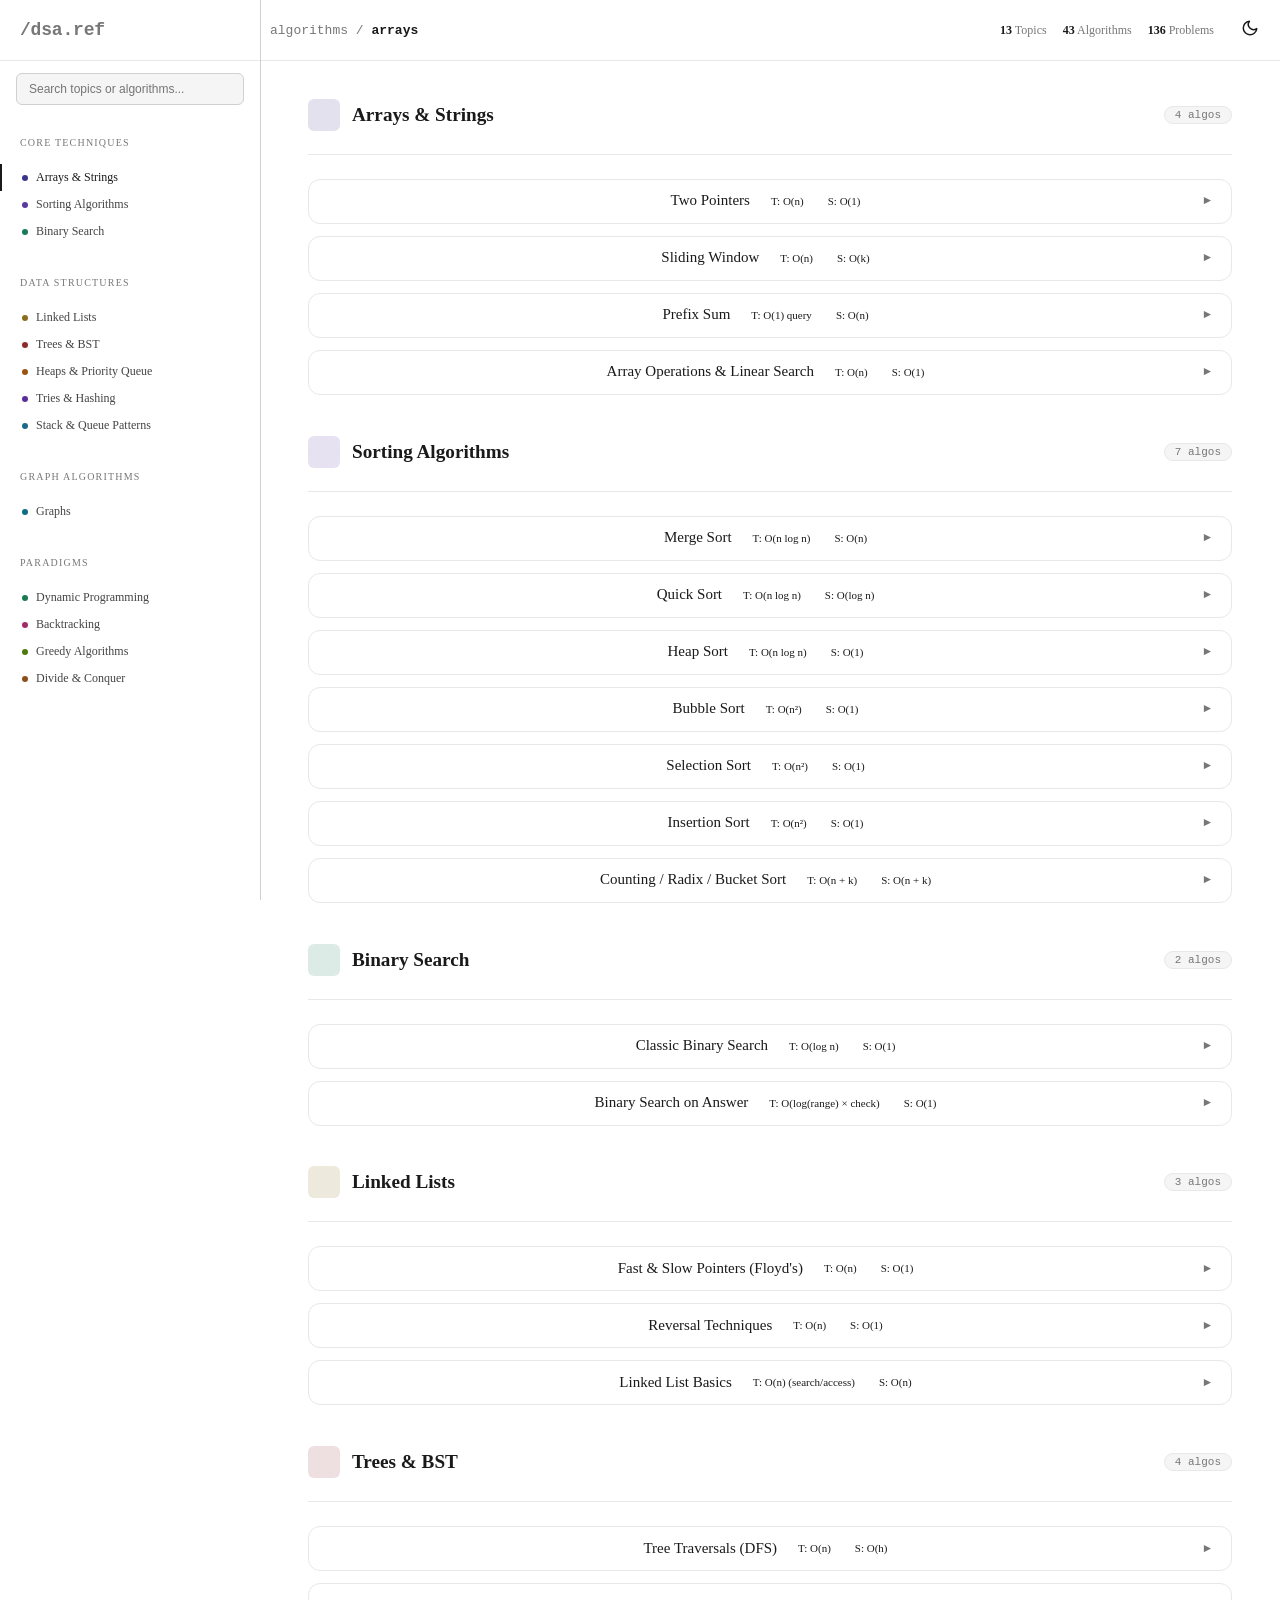
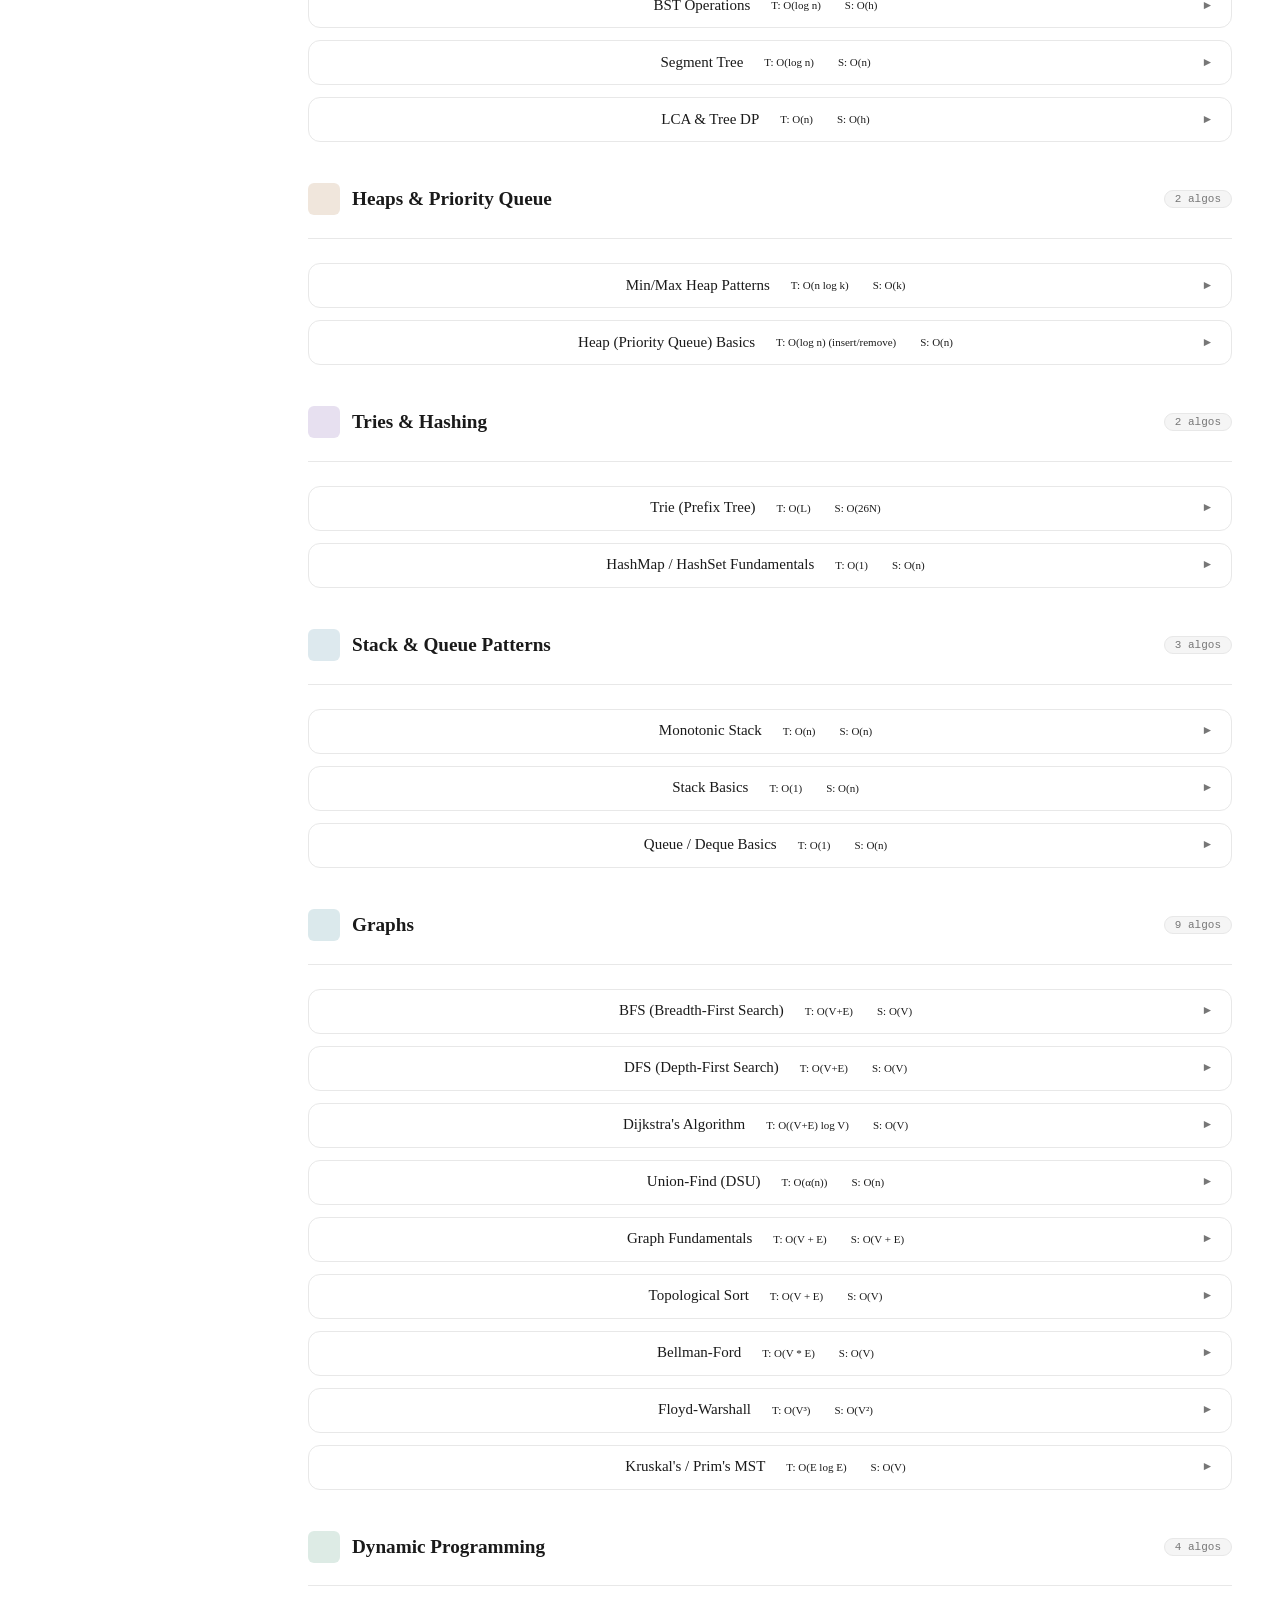
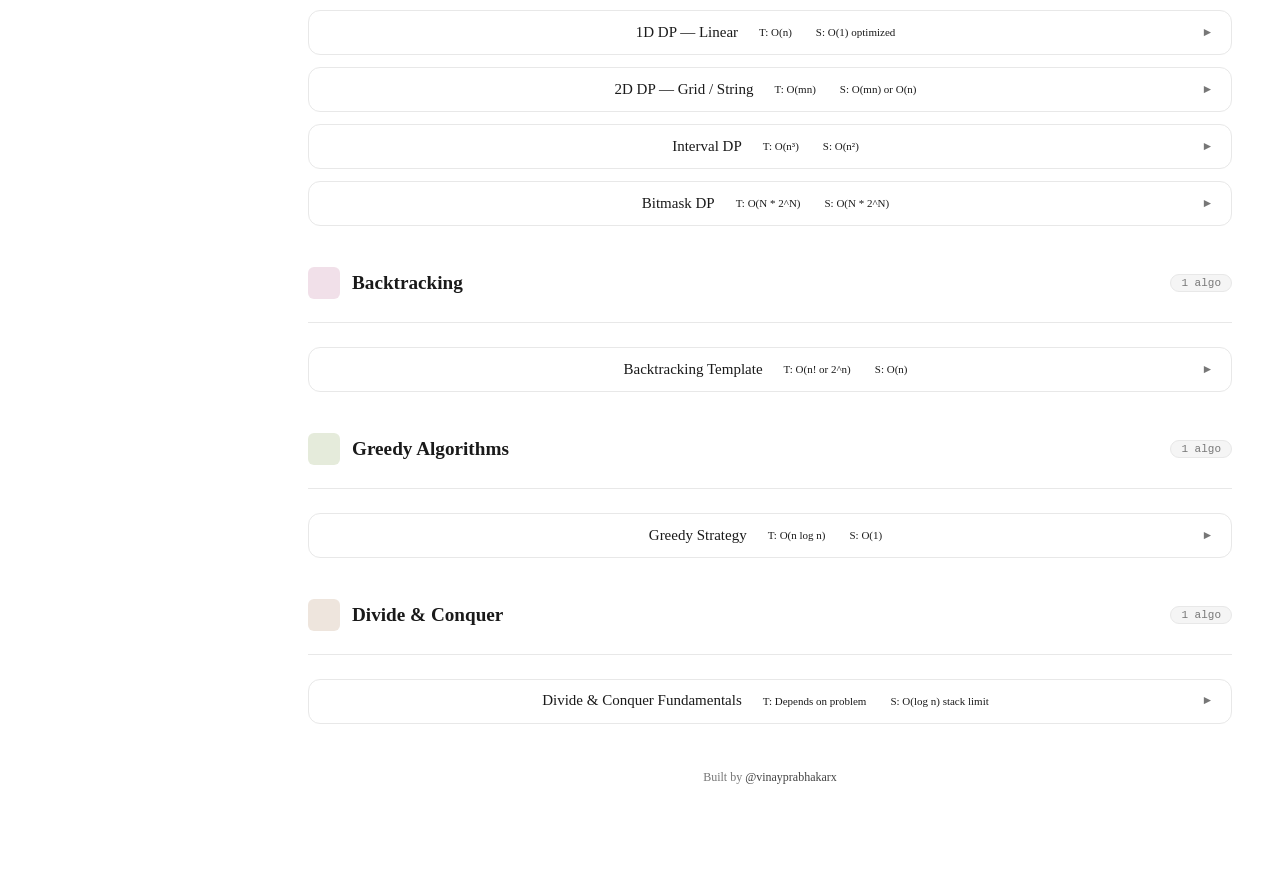
==== algorithms.html @ dfa7d292 "feat: add comprehensive DSA reference data and structured UI for algorithms and data structures" ====
<!DOCTYPE html>
<html lang="en">

<head>
  <meta charset="UTF-8" />
  <meta name="viewport" content="width=device-width, initial-scale=1.0" />
  <meta name="description"
    content="Complete DSA documentation with algorithms, time complexities, Java implementations, and curated LeetCode practice problems." />
  <title>Algorithms — Complete DSA Reference</title>
  <link rel="stylesheet" href="styles.css" />
  <script>
    /* Prevent flash of wrong theme on load */
    (function () {
      try {
        const savedTheme = localStorage.getItem('theme');
        if (savedTheme === 'dark' || (!savedTheme && window.matchMedia('(prefers-color-scheme: dark)').matches)) {
          document.documentElement.setAttribute('data-theme', 'dark');
        }
      } catch (e) { }
    })();
  </script>
</head>

<body class="algo-page">

  <!-- Sidebar Navigation -->
  <nav id="algo-sidebar" class="algo-sidebar" aria-label="Topic navigation">
    <div class="algo-sidebar-header">
      <a href="index.html" class="hero-logo" aria-label="Back to Home">/dsa.ref</a>
    </div>
    <search>
      <input id="algo-search" type="search" class="algo-search" placeholder="Search topics or algorithms..."
        aria-label="Search DSA topics" />
    </search>
    <div id="algo-nav-tree" role="navigation" aria-label="Topics"></div>
  </nav>

  <!-- Main Content -->
  <main id="algo-main" class="algo-main">
    <header class="algo-topbar" id="algo-topbar">
      <div class="algo-topbar-left">
        <button class="algo-menu-btn" type="button" onclick="toggleSidebar()"
          aria-label="Toggle sidebar menu">☰</button>
        <span class="algo-breadcrumb">algorithms / <strong id="algo-current-section">overview</strong></span>
      </div>
      <div class="algo-header-actions" style="gap: var(--space-3xl);">
        <div class="algo-stats" id="algo-stats-container"></div>
        <button class="algo-theme-toggle btn-interactive" id="theme-toggle" type="button" aria-label="Toggle theme">
          <span class="algo-icon-sun" aria-hidden="true"><svg width="18" height="18" viewBox="0 0 24 24" fill="none"
              stroke="currentColor" stroke-width="2" stroke-linecap="round" stroke-linejoin="round">
              <circle cx="12" cy="12" r="5" />
              <line x1="12" y1="1" x2="12" y2="3" />
              <line x1="12" y1="21" x2="12" y2="23" />
              <line x1="4.22" y1="4.22" x2="5.64" y2="5.64" />
              <line x1="18.36" y1="18.36" x2="19.78" y2="19.78" />
              <line x1="1" y1="12" x2="3" y2="12" />
              <line x1="21" y1="12" x2="23" y2="12" />
              <line x1="4.22" y1="19.78" x2="5.64" y2="18.36" />
              <line x1="18.36" y1="5.64" x2="19.78" y2="4.22" />
            </svg></span>
          <span class="algo-icon-moon" aria-hidden="true"><svg width="18" height="18" viewBox="0 0 24 24" fill="none"
              stroke="currentColor" stroke-width="2" stroke-linecap="round" stroke-linejoin="round">
              <path d="M21 12.79A9 9 0 1 1 11.21 3 7 7 0 0 0 21 12.79z" />
            </svg></span>
        </button>
      </div>
    </header>

    <div class="algo-content">
      <!-- Topics injected by JS -->
      <div id="algo-topics-container"></div>

      <footer class="algo-footer">
        Built by <a href="https://vinayprabhakar.dev" target="_blank" rel="noopener noreferrer">@vinayprabhakarx</a>
      </footer>
    </div>
  </main>

  <button id="algo-scrolltop" class="algo-scrolltop" type="button" onclick="window.scrollTo({top:0,behavior:'smooth'})"
    aria-label="Scroll to top">↑</button>

  <!-- Templates -->
  <template id="algo-nav-group-template">
    <div class="algo-nav-group">
      <h3 class="algo-nav-label"></h3>
    </div>
  </template>

  <template id="algo-nav-item-template">
    <a class="algo-nav-item" href="">
      <span class="algo-nav-dot"></span><span class="nav-title"></span>
    </a>
  </template>

  <template id="algo-topic-template">
    <section class="algo-topic">
      <header class="algo-topic-head">
        <span class="algo-topic-icon" aria-hidden="true"></span>
        <h2 class="algo-topic-title"></h2>
        <span class="algo-topic-count"></span>
      </header>
    </section>
  </template>

  <template id="algo-card-template">
    <article class="algo-card">
      <header class="algo-card-head btn-interactive" role="button" tabindex="0" aria-expanded="false">
        <h3 class="algo-card-name"></h3>
        <div class="algo-card-badges">
          <span class="algo-card-badge algo-badge-sort algo-badge-time"></span>
          <span class="algo-card-badge algo-badge-ds algo-badge-space"></span>
        </div>
        <span class="algo-chevron" aria-hidden="true">&#9658;</span>
      </header>
      <div class="algo-card-body">
        <div class="algo-card-inner">
          <h4 class="algo-section-label">Description</h4>
          <p class="algo-desc"></p>

          <h4 class="algo-section-label">Best Approach</h4>
          <ol class="algo-steps"></ol>

          <h4 class="algo-section-label">Time &amp; Space Complexity</h4>
          <table class="algo-complexity">
            <thead>
              <tr>
                <th>Case</th>
                <th>Time</th>
                <th>Space</th>
              </tr>
            </thead>
            <tbody>
              <tr>
                <td>Best</td>
                <td class="algo-tc-best"></td>
                <td class="algo-tc-space" rowspan="3"></td>
              </tr>
              <tr>
                <td>Average</td>
                <td class="algo-tc-avg"></td>
              </tr>
              <tr>
                <td>Worst</td>
                <td class="algo-tc-worst"></td>
              </tr>
            </tbody>
          </table>

          <h4 class="algo-section-label">Java Implementation</h4>
          <div class="algo-code-wrapper">
            <div class="algo-code-head">
              <span class="algo-code-lang">Java</span>
              <button class="algo-code-copy algo-btn-interactive" type="button" onclick="copyCode(this)">Copy</button>
            </div>
            <div class="algo-code-scroll">
              <pre class="algo-code-block"></pre>
            </div>
          </div>

          <h4 class="algo-section-label">Pro Tip</h4>
          <p class="algo-tip"></p>

          <h4 class="algo-section-label">Practice Problems (<span class="algo-prob-count"></span>)</h4>
          <ul class="algo-questions"></ul>
        </div>
      </div>
    </article>
  </template>

  <template id="algo-question-template">
    <li class="algo-question btn-interactive">
      <span class="algo-diff"></span>
      <span class="algo-qname"></span>
      <span class="algo-tag"></span>
    </li>
  </template>

  <script src="script.js"></script>
</body>

</html>
---- styles.css ----
:root {
  /* ── Colors ── */
  --color-text-primary: #1a1a1a;
  --color-text-secondary: #444;
  --color-text-tertiary: #777;
  --color-background-primary: #fff;
  --color-background-secondary: #f5f5f5;
  --color-border-primary: #333;
  --color-border-secondary: #d0d0d0;
  --color-border-tertiary: #e8e8e8;

  /* ── Badge colors ── */
  --badge-ds-bg: #eeedfe;
  --badge-ds-fg: #3c3489;
  --badge-graph-bg: #faece7;
  --badge-graph-fg: #712b13;
  --badge-dp-bg: #faeeda;
  --badge-dp-fg: #633806;
  --badge-tree-bg: #eaf3de;
  --badge-tree-fg: #27500a;
  --badge-sort-bg: #e6f1fb;
  --badge-sort-fg: #0c447c;

  /* ── Typography ── */
  --font-mono: 'SF Mono', 'Consolas', monospace;
  --font-size-xs: 11px;
  --font-size-sm: 12px;
  --font-size-md: 13px;
  --font-size-base: 14px;
  --font-size-lg: 15px;
  --font-weight-normal: 400;
  --font-weight-medium: 500;

  /* ── Spacing ── */
  --space-xs: 4px;
  --space-sm: 6px;
  --space-md: 8px;
  --space-lg: 10px;
  --space-xl: 12px;
  --space-2xl: 14px;
  --space-3xl: 16px;
  --space-4xl: 1rem;
  --space-5xl: 1.5rem;
  --space-6xl: 1.8rem;
  --space-7xl: 2rem;

  /* ── Border radius ── */
  --radius-sm: 6px;
  --radius-md: 8px;
  --radius-lg: 12px;
  --radius-pill: 20px;

  /* ── Transitions ── */
  --transition-fast: 0.12s;
  --transition-normal: 0.15s;
  --transition-slow: 0.2s;

  /* ── Layout ── */
  --grid-min-col: 290px;
  --grid-gap: var(--space-xl);
  --card-padding: var(--space-4xl) 1.1rem;
  --line-height: 1.6;

  /* ── System Preferences ── */
  color-scheme: light dark;
}

/* ── Dark mode (data-theme) ── */
:root[data-theme="dark"] {
  /* ── Base colors ── */
  --color-text-primary: #e8e8e8;
  --color-text-secondary: #b8b8b8;
  --color-text-tertiary: #8a8a8a;
  --color-background-primary: #1a1a1a;
  --color-background-secondary: #232323;
  --color-border-primary: #555;
  --color-border-secondary: #3c3c3c;
  --color-border-tertiary: #2d2d2d;

  /* ── Badges ── */
  --badge-ds-bg: #2a2854;
  --badge-ds-fg: #b8b3f0;
  --badge-graph-bg: #40261d;
  --badge-graph-fg: #f0a88a;
  --badge-dp-bg: #403114;
  --badge-dp-fg: #edc478;
  --badge-tree-bg: #213810;
  --badge-tree-fg: #a8d47a;
  --badge-sort-bg: #163252;
  --badge-sort-fg: #7ab8e8;
}

/* ── Reset (scoped) ── */
html,
body {
  background-color: var(--color-background-primary);
  color: var(--color-text-primary);
}

/* ── Hero Page ── */

.hero-page {
  min-height: 100vh;
  background: var(--color-background-primary);
}

.hero-shell {
  max-width: 560px;
  margin: 0 auto;
  padding: 24px 28px;
  min-height: 100vh;
  display: flex;
  flex-direction: column;
}

.hero-topbar {
  display: flex;
  align-items: center;
  justify-content: space-between;
}

.hero-logo {
  font-size: 18px;
  font-weight: 600;
  color: var(--color-text-tertiary);
  letter-spacing: -0.01em;
  font-family: var(--font-mono);
  text-decoration: none;
  transition: color 0.15s;
  cursor: pointer;
}

.hero-logo:hover {
  color: var(--color-text-primary);
}

.hero-center {
  flex: 1;
  display: flex;
  flex-direction: column;
  justify-content: center;
  padding: 80px 0 60px;
}

.hero-eyebrow {
  font-size: 11px;
  font-weight: 500;
  text-transform: uppercase;
  letter-spacing: 0.1em;
  color: var(--color-text-tertiary);
  margin-bottom: 16px;
}

.hero-heading {
  font-size: clamp(2.2rem, 6vw, 3.2rem);
  font-weight: 700;
  letter-spacing: -0.04em;
  line-height: 1.05;
  color: var(--color-text-primary);
  margin-bottom: 14px;
}

.hero-desc {
  font-size: 14.5px;
  line-height: 1.65;
  color: var(--color-text-secondary);
  margin-bottom: 44px;
  max-width: 420px;
}

/* ── Hero Navigation links ── */
.hero-nav {
  display: flex;
  flex-direction: column;
  gap: 1px;
  background: var(--color-border-tertiary);
  border: 1px solid var(--color-border-secondary);
  border-radius: 12px;
  overflow: hidden;
}

.hero-link {
  display: grid;
  grid-template-columns: 1fr auto;
  grid-template-rows: auto auto;
  gap: 4px 20px;
  padding: 20px 24px;
  background: var(--color-background-primary);
  text-decoration: none;
  color: inherit;
  transition: background 0.15s;
}

.hero-link:hover {
  background: var(--color-background-secondary);
}

.hero-link-title {
  font-size: 15px;
  font-weight: 600;
  color: var(--color-text-primary);
  grid-column: 1;
  grid-row: 1;
}

.hero-link-meta {
  font-size: 12.5px;
  color: var(--color-text-tertiary);
  grid-column: 1;
  grid-row: 2;
}

.hero-link-arrow {
  grid-column: 2;
  grid-row: 1 / -1;
  align-self: center;
  font-size: 18px;
  color: var(--color-text-tertiary);
  transition: transform 0.2s, color 0.2s;
}

.hero-link:hover .hero-link-arrow {
  transform: translateX(4px);
  color: var(--color-text-primary);
}

/* ── Hero Footer ── */
.hero-foot {
  padding: 24px 0;
  text-align: center;
  font-size: 12px;
  color: var(--color-text-tertiary);
}

.hero-foot a {
  color: var(--color-text-tertiary);
  text-decoration: none;
  transition: color 0.15s;
}

.hero-foot a:hover {
  color: var(--color-text-secondary);
}

/* ── Hero responsive ── */
@media (max-width: 640px) {
  .hero-shell {
    padding: 20px 20px;
  }

  .hero-center {
    padding: 60px 0 40px;
  }

  .hero-link {
    padding: 16px 18px;
  }
}

/* ── Utilities ── */
.btn-interactive {
  cursor: pointer;
  touch-action: manipulation;
  transition: background var(--transition-normal), color var(--transition-normal), border-color var(--transition-normal);
}

.btn-interactive:hover {
  background: var(--color-background-secondary);
}

.btn-interactive:active {
  opacity: 0.7;
}

.btn-interactive:focus-visible {
  outline: 2px solid var(--color-border-primary);
  outline-offset: 2px;
}

.wrap,
.wrap * {
  box-sizing: border-box;
  margin: 0;
  padding: 0;
  -webkit-tap-highlight-color: transparent;
}

.ds-wrap {
  padding: 76px var(--space-4xl) var(--space-4xl);
  scroll-behavior: smooth;
}

/* ── App Header ── */
.ds-header {
  position: fixed;
  top: 0;
  left: 0;
  right: 0;
  z-index: 50;
  background: var(--color-background-primary);
  border-bottom: 0.5px solid var(--color-border-tertiary);
  display: flex;
  justify-content: space-between;
  align-items: center;
  height: 60px;
  padding: 0 var(--space-4xl);
}

.ds-app-title {
  font-size: 1.5rem;
  font-weight: 600;
  color: var(--color-text-primary);
}


/* ── Header Actions ── */
.ds-header-actions,
.algo-header-actions {
  display: flex;
  align-items: center;
  gap: var(--space-md);
}

.ds-nav-link,
.algo-nav-link {
  font-size: var(--font-size-sm);
  font-weight: var(--font-weight-medium);
  color: var(--color-text-secondary);
  text-decoration: none;
  padding: var(--space-sm) var(--space-xl);
  border: 0.5px solid var(--color-border-secondary);
  border-radius: var(--radius-pill);
}

.ds-nav-link:hover,
.algo-nav-link:hover {
  color: var(--color-text-primary);
  border-color: var(--color-border-primary);
}

/* ── Theme Toggle ── */
.hero-theme-toggle,
.ds-theme-toggle,
.algo-theme-toggle {
  background: transparent;
  border: none;
  font-size: 1.25rem;
  padding: var(--space-sm);
  border-radius: var(--radius-md);
  color: var(--color-text-primary);
  display: flex;
  align-items: center;
  justify-content: center;
  min-height: 40px;
  min-width: 40px;
  -webkit-tap-highlight-color: transparent;
}

.hero-icon-sun,
.ds-icon-sun,
.algo-icon-sun {
  display: none;
}

.hero-icon-moon,
.ds-icon-moon,
.algo-icon-moon {
  display: block;
}

:root[data-theme="dark"] .hero-icon-sun,
:root[data-theme="dark"] .ds-icon-sun,
:root[data-theme="dark"] .algo-icon-sun {
  display: block;
}

:root[data-theme="dark"] .hero-icon-moon,
:root[data-theme="dark"] .ds-icon-moon,
:root[data-theme="dark"] .algo-icon-moon {
  display: none;
}

/* ── Tabs ── */
.ds-tabs {
  display: flex;
  gap: var(--space-md);
  flex-wrap: wrap;
  margin-bottom: var(--space-5xl);
}

.ds-tab {
  padding: var(--space-md) var(--space-3xl);
  min-height: 40px;
  border-radius: var(--radius-pill);
  border: 0.5px solid var(--color-border-secondary);
  background: transparent;
  font-size: var(--font-size-md);
  font-weight: var(--font-weight-medium);
  color: var(--color-text-secondary);
}

.ds-tab.ds-active {
  background: var(--color-text-primary);
  color: var(--color-background-primary);
  border-color: var(--color-text-primary);
}

/* ── Search ── */
.ds-wrap search {
  display: block;
  margin-bottom: var(--space-6xl);
}

.ds-search-input {
  width: 100%;
  padding: var(--space-lg) var(--space-2xl);
  min-height: 40px;
  border: 0.5px solid var(--color-border-secondary);
  border-radius: var(--radius-md);
  font-size: 16px;
  /* prevents iOS zoom on focus */
  background: var(--color-background-primary);
  color: var(--color-text-primary);
  transition: border-color var(--transition-normal);
}

.ds-search-input:focus {
  outline: none;
  border-color: var(--color-border-primary);
}

/* ── Grid ── */
.ds-grid {
  display: grid;
  grid-template-columns: repeat(auto-fill, minmax(var(--grid-min-col), 1fr));
  gap: var(--grid-gap);
  align-items: start;
}

/* ── Card ── */
.ds-card {
  background: var(--color-background-primary);
  border: 0.5px solid var(--color-border-tertiary);
  border-radius: var(--radius-lg);
  padding: 0;
  /* padding moved to children for compact collapsed state */
  cursor: pointer;
  touch-action: manipulation;
  transition: border-color var(--transition-normal);
  overflow: hidden;
}

.ds-card:active {
  opacity: 0.85;
}

.ds-card:hover {
  border-color: var(--color-border-primary);
}

.ds-card:focus-visible {
  outline: 2px solid var(--color-border-primary);
  outline-offset: 2px;
}

.ds-card.ds-open {
  border-color: var(--color-border-primary);
  grid-column: 1 / -1;
}

.ds-card-head {
  display: flex;
  justify-content: center;
  align-items: center;
  gap: var(--space-lg);
  padding: var(--space-xl) 1.1rem;
  position: relative;
}

/* ── Badges ── */
.ds-badge {
  font-size: var(--font-size-xs);
  font-weight: var(--font-weight-medium);
  padding: 3px 9px;
  border-radius: var(--radius-pill);
  white-space: nowrap;
}

.badge-ds {
  background: var(--badge-ds-bg);
  color: var(--badge-ds-fg);
}

.badge-graph {
  background: var(--badge-graph-bg);
  color: var(--badge-graph-fg);
}

.badge-dp {
  background: var(--badge-dp-bg);
  color: var(--badge-dp-fg);
}

.badge-tree {
  background: var(--badge-tree-bg);
  color: var(--badge-tree-fg);
}

.badge-sort {
  background: var(--badge-sort-bg);
  color: var(--badge-sort-fg);
}

.ds-card-title {
  font-size: var(--font-size-base);
  font-weight: var(--font-weight-medium);
  color: var(--color-text-primary);
  flex: 1;
  margin: 0;
}

.ds-chevron,
.algo-chevron {
  font-size: var(--font-size-sm);
  color: var(--color-text-tertiary);
  transition: transform var(--transition-slow);
}

.ds-card.ds-open .ds-chevron {
  transform: rotate(90deg);
}

.ds-card-body {
  display: grid;
  grid-template-rows: 0fr;
  opacity: 0;
  visibility: hidden;
  margin-top: 0;
  border-top: 0.5px solid transparent;
  transition: grid-template-rows 0.3s cubic-bezier(0.4, 0, 0.2, 1),
    margin-top 0.3s cubic-bezier(0.4, 0, 0.2, 1),
    border-color 0.3s cubic-bezier(0.4, 0, 0.2, 1),
    opacity 0.2s ease-out,
    visibility 0.3s;
}

.ds-card.ds-open .ds-card-body {
  grid-template-rows: 1fr;
  opacity: 1;
  visibility: visible;
  margin-top: var(--space-xl);
  border-top-color: var(--color-border-tertiary);
}

.ds-card-inner {
  overflow: hidden;
  min-height: 0;
  padding-top: var(--space-xl);
}

.ds-card-inner {
  padding: 0 1.1rem 1.1rem;
  /* left/right/bottom padding for the body content */
}

.ds-section-label,
.algo-section-label {
  font-size: var(--font-size-xs);
  font-weight: var(--font-weight-medium);
  color: var(--color-text-tertiary);
  text-transform: uppercase;
  letter-spacing: 0.06em;
  margin: var(--space-lg) 0 var(--space-xs);
}

.ds-desc,
.algo-desc {
  font-size: var(--font-size-md);
  color: var(--color-text-secondary);
  line-height: var(--line-height);
}

/* ── Operations (<dl>) ── */
.ds-ops {
  display: grid;
  grid-template-columns: 1fr 1fr;
  gap: var(--space-xs);
  margin-top: var(--space-xs);
}

.ds-op-item {
  display: flex;
  justify-content: space-between;
  padding: var(--space-xs) var(--space-md);
  font-size: var(--font-size-sm);
  background: var(--color-background-secondary);
  border-radius: var(--radius-sm);
}

.ds-op-name {
  color: var(--color-text-secondary);
}

.algo-tc-best,
.algo-tc-avg,
.algo-tc-worst {
  font-weight: var(--font-weight-medium);
}

.algo-tc-space {
  vertical-align: middle;
}

.ds-op-tc {
  font-weight: var(--font-weight-medium);
  font-size: var(--font-size-xs);
  font-family: var(--font-mono);
  color: var(--color-text-primary);
}

/* ── Use-case tags (<ul>/<li>) ── */
.ds-uses-grid {
  display: grid;
  grid-template-columns: 1fr 1fr;
  gap: var(--space-xs);
  margin-top: var(--space-xs);
  list-style: none;
}

.ds-use-tag {
  font-size: var(--font-size-xs);
  padding: var(--space-sm) var(--space-md);
  min-height: 32px;
  display: flex;
  align-items: center;
  background: var(--color-background-secondary);
  border-radius: var(--radius-sm);
  color: var(--color-text-secondary);
  line-height: 1.4;
  cursor: pointer;
  touch-action: manipulation;
  border: 0.5px solid transparent;
  transition: border-color var(--transition-fast),
    color var(--transition-fast);
}

.ds-use-tag:hover {
  border-color: var(--color-border-secondary);
  color: var(--color-text-primary);
}

.ds-use-tag:active {
  opacity: 0.7;
}

.ds-use-tag:focus-visible {
  outline: 2px solid var(--color-border-primary);
  outline-offset: 1px;
}

/* ── Ask button ── */
.ds-practice-btn {
  margin-top: var(--space-xl);
  padding: var(--space-md) var(--space-2xl);
  min-height: 40px;
  border: 0.5px solid var(--color-border-secondary);
  border-radius: var(--radius-md);
  background: transparent;
  font-size: var(--font-size-sm);
  color: var(--color-text-secondary);
}

/* ── Empty state ── */
.ds-empty-msg {
  text-align: center;
  padding: var(--space-7xl);
  color: var(--color-text-tertiary);
  font-size: var(--font-size-base);
  grid-column: 1 / -1;
}

/* ── Footer ── */
.ds-footer,
.algo-footer {
  text-align: center;
  margin-top: var(--space-5xl);
  padding-top: var(--space-3xl);
  font-size: var(--font-size-sm);
  color: var(--color-text-tertiary);
}

.ds-footer a,
.algo-footer a {
  color: var(--color-text-secondary);
  text-decoration: none;
  font-weight: var(--font-weight-medium);
  transition: color var(--transition-fast);
}

.ds-footer a:hover,
.algo-footer a:hover {
  text-decoration: underline;
  color: var(--color-text-primary);
}

/* ── Mobile responsive ── */
@media (max-width: 640px) {
  :root {
    --grid-min-col: 100%;
  }

  .ds-wrap {
    padding: 76px var(--space-3xl) var(--space-4xl);
  }

  .ds-tab {
    padding: var(--space-md) var(--space-2xl);
    font-size: var(--font-size-base);
  }

  .ds-ops {
    grid-template-columns: 1fr;
  }

  .ds-uses-grid {
    grid-template-columns: 1fr;
  }
}

/* ── Docs page layout ── */
.algo-page {
  display: flex;
  min-height: 100vh;
}

/* ── Sidebar ── */
.algo-sidebar {
  --sidebar-w: 260px;
  width: var(--sidebar-w);
  min-height: 100vh;
  background: var(--color-background-primary);
  border-right: 0.5px solid var(--color-border-secondary);
  position: fixed;
  top: 0;
  left: 0;
  overflow-y: auto;
  z-index: 100;
  display: flex;
  flex-direction: column;
}

.algo-sidebar-header {
  height: 60px;
  display: flex;
  align-items: center;
  padding: 0 20px;
  border-bottom: 0.5px solid var(--color-border-tertiary);
  position: sticky;
  top: 0;
  background: var(--color-background-primary);
  z-index: 10;
}

.algo-sidebar-title {
  font-size: 1.1rem;
  font-weight: 600;
  color: var(--color-text-primary);
  margin: var(--space-md) 0 2px;
}

.algo-sidebar-subtitle {
  font-size: var(--font-size-xs);
  color: var(--color-text-tertiary);
  font-family: var(--font-mono);
}

.back-link {
  font-size: var(--font-size-sm);
  font-weight: var(--font-weight-medium);
  color: var(--color-text-tertiary);
  text-decoration: none;
  transition: color var(--transition-fast);
}

.back-link:hover {
  color: var(--color-text-primary);
}

.algo-search {
  width: calc(100% - 32px);
  margin: var(--space-xl) 16px var(--space-md);
  padding: var(--space-md) var(--space-xl);
  background: var(--color-background-secondary);
  border: 0.5px solid var(--color-border-secondary);
  border-radius: var(--radius-sm);
  font-size: var(--font-size-sm);
  color: var(--color-text-primary);
  outline: none;
  transition: border-color var(--transition-normal);
}

.algo-search:focus {
  border-color: var(--color-border-primary);
}

/* ── Nav tree ── */
.algo-nav-group {
  padding: var(--space-md) 0;
}

.algo-nav-label {
  font-size: 10px;
  font-weight: var(--font-weight-medium);
  letter-spacing: 0.12em;
  text-transform: uppercase;
  color: var(--color-text-tertiary);
  padding: var(--space-sm) 20px;
}

.algo-nav-item {
  display: flex;
  align-items: center;
  gap: var(--space-md);
  padding: var(--space-sm) 20px;
  font-size: var(--font-size-sm);
  cursor: pointer;
  color: var(--color-text-secondary);
  text-decoration: none;
  border-left: 2px solid transparent;
  transition: all var(--transition-fast);
}

.algo-nav-item:hover {
  color: var(--color-text-primary);
  background: var(--color-background-secondary);
}

.algo-nav-item.algo-active {
  color: var(--color-text-primary);
  border-left-color: var(--color-text-primary);
  font-weight: var(--font-weight-medium);
}

.algo-nav-dot {
  width: 6px;
  height: 6px;
  border-radius: 50%;
  flex-shrink: 0;
  background: var(--topic-accent-light, var(--color-text-tertiary));
}

:root[data-theme="dark"] .algo-nav-dot {
  background: var(--topic-accent-dark, var(--color-text-tertiary));
}

/* ── Main content ── */
.algo-main {
  margin-left: 260px;
  flex: 1;
  min-height: 100vh;
}

.algo-topbar {
  position: fixed;
  top: 0;
  left: 260px;
  right: 0;
  background: var(--color-background-primary);
  border-bottom: 0.5px solid var(--color-border-tertiary);
  height: 60px;
  padding: 0 var(--space-lg);
  z-index: 50;
  display: flex;
  align-items: center;
  justify-content: space-between;
}

.algo-topbar-left {
  display: flex;
  align-items: center;
  gap: var(--space-xl);
}

.algo-menu-btn {
  display: none;
  background: none;
  border: 0.5px solid var(--color-border-secondary);
  color: var(--color-text-primary);
  padding: var(--space-sm) var(--space-lg);
  border-radius: var(--radius-sm);
  cursor: pointer;
  font-size: 16px;
}

.algo-breadcrumb {
  font-size: var(--font-size-md);
  color: var(--color-text-tertiary);
  font-family: var(--font-mono);
}

.algo-breadcrumb strong {
  color: var(--color-text-primary);
}

.algo-stats {
  display: flex;
  align-items: center;
  gap: var(--space-3xl);
  font-size: var(--font-size-sm);
  color: var(--color-text-tertiary);
}

.algo-stats strong {
  color: var(--color-text-primary);
}

.algo-content {
  padding: 80px 40px 80px;
  max-width: 1000px;
}

/* ── Hero ── */
.algo-hero {
  margin-bottom: 48px;
  padding-bottom: 36px;
  border-bottom: 0.5px solid var(--color-border-tertiary);
}

.algo-hero-tag {
  font-size: var(--font-size-xs);
  font-family: var(--font-mono);
  letter-spacing: 0.1em;
  text-transform: uppercase;
  color: var(--color-text-tertiary);
  margin-bottom: var(--space-xl);
}

.algo-hero-title {
  font-size: clamp(28px, 5vw, 48px);
  font-weight: 600;
  line-height: 1.15;
  color: var(--color-text-primary);
  margin-bottom: var(--space-xl);
}

.algo-hero-desc {
  font-size: var(--font-size-base);
  color: var(--color-text-secondary);
  max-width: 540px;
  line-height: 1.65;
}

.algo-hero-stats {
  display: flex;
  gap: var(--space-3xl);
  margin-top: 24px;
  flex-wrap: wrap;
}

.algo-stat {
  background: var(--color-background-secondary);
  border: 0.5px solid var(--color-border-tertiary);
  border-radius: var(--radius-md);
  padding: var(--space-lg) var(--space-3xl);
  text-align: center;
}

.algo-stat-num {
  display: block;
  font-size: 1.3rem;
  font-weight: 600;
  color: var(--color-text-primary);
  font-family: var(--font-mono);
}

.algo-stat-label {
  font-size: var(--font-size-xs);
  color: var(--color-text-tertiary);
  text-transform: uppercase;
  letter-spacing: 0.06em;
}

/* ── Topic section ── */
.algo-topic {
  margin-bottom: 30px;
}

.algo-topic-head {
  display: flex;
  align-items: center;
  gap: var(--space-xl);
  margin-bottom: 24px;
  padding-bottom: var(--space-xl);
  border-bottom: 0.5px solid var(--color-border-tertiary);
}

.algo-topic-icon {
  width: 32px;
  height: 32px;
  border-radius: var(--radius-sm);
  flex-shrink: 0;
  background: var(--topic-accent-light, var(--color-text-tertiary));
  opacity: 0.15;
}

:root[data-theme="dark"] .algo-topic-icon {
  background: var(--topic-accent-dark, var(--color-text-tertiary));
}

.algo-topic-head h2 {
  font-size: 1.2rem;
  font-weight: 600;
  color: var(--color-text-primary);
  flex: 1;
}

.algo-topic-count {
  font-size: var(--font-size-xs);
  font-family: var(--font-mono);
  color: var(--color-text-tertiary);
  background: var(--color-background-secondary);
  border: 0.5px solid var(--color-border-tertiary);
  border-radius: var(--radius-pill);
  padding: 2px var(--space-lg);
}

/* ── Algo card ── */
.algo-card {
  background: var(--color-background-primary);
  border: 0.5px solid var(--color-border-tertiary);
  border-radius: var(--radius-lg);
  margin-bottom: var(--space-xl);
  overflow: hidden;
  transition: border-color var(--transition-normal);
}

.algo-card:hover {
  border-color: var(--color-border-secondary);
}

.algo-card-head {
  display: flex;
  justify-content: center;
  align-items: center;
  gap: var(--space-xl);
  padding: var(--space-xl) 1.1rem;
  /* increased padding to prevent "sticking" */
  cursor: pointer;
  user-select: none;
  position: relative;
}

.algo-card-name {
  font-size: var(--font-size-lg);
  font-weight: var(--font-weight-medium);
  color: var(--color-text-primary);
  flex: none;
  /* remove flex: 1 for centered grouping */
  margin: 0;
}

.algo-card-badges {
  display: flex;
  gap: var(--space-sm);
  flex-wrap: wrap;
}

.algo-card-badge {
  font-size: var(--font-size-xs);
  font-weight: var(--font-weight-medium);
  padding: 3px 9px;
  border-radius: var(--radius-pill);
  white-space: nowrap;
}

.algo-chevron {
  font-size: var(--font-size-sm);
  color: var(--color-text-tertiary);
  transition: transform var(--transition-slow);
  position: absolute;
  right: 1.1rem;
}

.algo-card.algo-open .algo-chevron {
  transform: rotate(90deg);
}

.algo-card-body {
  display: grid;
  grid-template-rows: 0fr;
  opacity: 0;
  visibility: hidden;
  overflow: hidden;
  border-top: 0.5px solid transparent;
  transition:
    grid-template-rows 0.3s cubic-bezier(0.4, 0, 0.2, 1),
    border-color 0.3s cubic-bezier(0.4, 0, 0.2, 1),
    opacity 0.2s ease-out,
    visibility 0.3s;
}

.algo-card.algo-open .algo-card-body {
  grid-template-rows: 1fr;
  opacity: 1;
  visibility: visible;
  border-top-color: var(--color-border-tertiary);
}

.algo-card-inner {
  overflow: hidden;
  min-height: 0;
  padding: 0 1.1rem;
  display: flex;
  flex-direction: column;
  align-items: center;
  /* center the internal content */
  transition: padding 0.3s cubic-bezier(0.4, 0, 0.2, 1);
}

.algo-card.algo-open .algo-card-inner {
  padding: var(--space-xl) 1.1rem 1.1rem;
}

/* ── Approach steps ── */
.algo-steps {
  counter-reset: step;
  list-style: none;
  padding: 0;
  display: flex;
  flex-direction: column;
  gap: var(--space-sm);
  margin-top: var(--space-xs);
}

.algo-steps li {
  counter-increment: step;
  font-size: var(--font-size-md);
  color: var(--color-text-secondary);
  display: flex;
  gap: var(--space-lg);
  align-items: flex-start;
  line-height: 1.6;
}

.algo-steps li::before {
  content: counter(step);
  background: var(--color-background-secondary);
  border: 0.5px solid var(--color-border-tertiary);
  color: var(--color-text-primary);
  font-family: var(--font-mono);
  font-size: 10px;
  font-weight: var(--font-weight-medium);
  width: 20px;
  height: 20px;
  border-radius: 4px;
  display: flex;
  align-items: center;
  justify-content: center;
  flex-shrink: 0;
  margin-top: 2px;
}

/* ── Complexity table ── */
.algo-complexity {
  width: 100%;
  border-collapse: collapse;
  font-family: var(--font-mono);
  font-size: var(--font-size-sm);
  margin-top: var(--space-xs);
}

.algo-complexity th {
  text-align: left;
  color: var(--color-text-tertiary);
  font-size: 10px;
  letter-spacing: 0.08em;
  text-transform: uppercase;
  padding: var(--space-sm) var(--space-lg);
  background: var(--color-background-secondary);
  border: 0.5px solid var(--color-border-tertiary);
}

.algo-complexity td {
  padding: var(--space-sm) var(--space-lg);
  border: 0.5px solid var(--color-border-tertiary);
  color: var(--color-text-secondary);
}

.algo-complexity tr:hover td {
  background: var(--color-background-secondary);
}

/* ── Code block ── */
.algo-code-wrapper {
  border: 0.5px solid var(--color-border-secondary);
  border-radius: var(--radius-md);
  overflow: hidden;
  margin-top: var(--space-xs);
  background: var(--color-background-secondary);
}

.algo-code-head {
  display: flex;
  align-items: center;
  justify-content: space-between;
  padding: var(--space-sm) var(--space-xl);
  background: var(--color-background-secondary);
  border-bottom: 0.5px solid var(--color-border-tertiary);
}

.algo-code-lang {
  font-family: var(--font-mono);
  font-size: var(--font-size-xs);
  font-weight: var(--font-weight-medium);
  letter-spacing: 0.08em;
  text-transform: uppercase;
  color: var(--color-text-tertiary);
}

.algo-code-copy {
  font-family: var(--font-mono);
  font-size: var(--font-size-xs);
  color: var(--color-text-tertiary);
  background: var(--color-background-primary);
  border: 0.5px solid var(--color-border-secondary);
  border-radius: 4px;
  padding: 3px var(--space-md);
  cursor: pointer;
  transition: color var(--transition-fast), border-color var(--transition-fast);
}

.algo-code-copy:hover,
.algo-code-copy.algo-copied {
  color: var(--color-text-primary);
  border-color: var(--color-border-primary);
}

.algo-code-scroll {
  overflow-x: auto;
  overflow-y: auto;
  max-height: 320px;
  -webkit-overflow-scrolling: touch;
}

.algo-code-block {
  font-family: var(--font-mono);
  font-size: var(--font-size-sm);
  line-height: 1.75;
  color: var(--color-text-primary);
  display: table;
  min-width: 100%;
  padding: var(--space-lg) 0;
  margin: 0;
  white-space: pre;
}

.algo-code-line {
  display: table-row;
}

.algo-code-line:hover .algo-code-ln,
.algo-code-line:hover .algo-code-text {
  background: var(--color-background-primary);
}

.algo-code-ln {
  display: table-cell;
  user-select: none;
  text-align: right;
  padding: 0 var(--space-lg) 0 var(--space-xl);
  color: var(--color-text-tertiary);
  font-size: var(--font-size-xs);
  min-width: 32px;
  border-right: 0.5px solid var(--color-border-tertiary);
  vertical-align: top;
  opacity: 0.5;
}

.algo-code-text {
  display: table-cell;
  padding: 0 var(--space-xl) 0 var(--space-xl);
  white-space: pre;
  vertical-align: top;
}

/* ── Syntax highlight colors ── */
.algo-code-kw {
  color: #0550ae;
  font-weight: var(--font-weight-medium);
}

.algo-code-tp {
  color: #6f42c1;
}

.algo-code-fn {
  color: #1a7f37;
}

.algo-code-str {
  color: #0a3069;
}

.algo-code-num {
  color: #0550ae;
}

.algo-code-cm {
  color: var(--color-text-tertiary);
  font-style: italic;
}

:root[data-theme="dark"] .algo-code-kw {
  color: #79c0ff;
}

:root[data-theme="dark"] .algo-code-tp {
  color: #d2a8ff;
}

:root[data-theme="dark"] .algo-code-fn {
  color: #7ee787;
}

:root[data-theme="dark"] .algo-code-str {
  color: #a5d6ff;
}

:root[data-theme="dark"] .algo-code-num {
  color: #79c0ff;
}

:root[data-theme="dark"] .algo-code-cm {
  color: #8b949e;
}

/* ── Tip box ── */
.algo-tip {
  background: var(--color-background-secondary);
  border: 0.5px solid var(--color-border-tertiary);
  border-radius: var(--radius-md);
  padding: var(--space-xl) var(--space-3xl);
  font-size: var(--font-size-md);
  color: var(--color-text-secondary);
  line-height: 1.6;
}

/* ── Practice questions ── */
.algo-questions {
  list-style: none;
  padding: 0;
  display: flex;
  flex-direction: column;
  gap: var(--space-sm);
  margin-top: var(--space-xs);
}

.algo-question {
  display: flex;
  align-items: center;
  gap: var(--space-lg);
  font-size: var(--font-size-sm);
  color: var(--color-text-secondary);
  padding: var(--space-sm) var(--space-lg);
  background: var(--color-background-secondary);
  border-radius: var(--radius-sm);
  border: 0.5px solid var(--color-border-tertiary);
  cursor: pointer;
  transition: background-color var(--transition-fast), border-color var(--transition-fast);
}

.algo-question:hover {
  background: var(--color-background-primary);
  border-color: var(--color-border-secondary);
}

.algo-diff {
  font-family: var(--font-mono);
  font-size: 9px;
  padding: 2px 6px;
  border-radius: 3px;
  font-weight: var(--font-weight-medium);
  flex-shrink: 0;
  letter-spacing: 0.04em;
  text-transform: uppercase;
}

.diff-easy {
  background: var(--badge-tree-bg);
  color: var(--badge-tree-fg);
}

.diff-med {
  background: var(--badge-dp-bg);
  color: var(--badge-dp-fg);
}

.diff-hard {
  background: var(--badge-graph-bg);
  color: var(--badge-graph-fg);
}

.algo-tag {
  font-family: var(--font-mono);
  font-size: 9px;
  color: var(--color-text-tertiary);
  margin-left: auto;
  white-space: nowrap;
}

/* ── Scroll to top ── */
.algo-scrolltop {
  position: fixed;
  bottom: 28px;
  right: 28px;
  width: 36px;
  height: 36px;
  background: var(--color-text-primary);
  color: var(--color-background-primary);
  border: none;
  border-radius: var(--radius-md);
  font-size: 16px;
  cursor: pointer;
  display: none;
  align-items: center;
  justify-content: center;
  z-index: 200;
  transition: opacity var(--transition-normal);
}

.algo-scrolltop.algo-show {
  display: flex;
}

/* ── Docs page scrollbar ── */
.algo-page ::-webkit-scrollbar {
  width: 5px;
  height: 5px;
}

.algo-page ::-webkit-scrollbar-track {
  background: var(--color-background-primary);
}

.algo-page ::-webkit-scrollbar-thumb {
  background: var(--color-border-secondary);
  border-radius: 3px;
}

.algo-page ::-webkit-scrollbar-thumb:hover {
  background: var(--color-border-primary);
}

/* ── Docs mobile ── */
@media (max-width: 768px) {
  .algo-sidebar {
    transform: translateX(-100%);
    transition: transform 0.3s;
  }

  .algo-sidebar.algo-open {
    transform: translateX(0);
  }

  .algo-main {
    margin-left: 0;
  }

  .algo-content {
    padding: 80px 20px 60px;
  }

  .algo-topbar {
    left: 0;
    padding: var(--space-xl) 20px;
  }

  .ds-header {
    padding: 0 20px;
  }

  .algo-menu-btn {
    display: flex !important;
  }

  .algo-hero-stats {
    gap: var(--space-md);
  }

  .algo-stat {
    padding: var(--space-md) var(--space-xl);
  }

  /* ── Responsive code blocks ── */
  .algo-code-block {
    font-size: 11px;
  }

  .algo-code-ln {
    padding: 0 6px 0 8px;
    min-width: 24px;
    font-size: 9px;
  }

  .algo-code-text {
    padding: 0 10px 0 8px;
  }

  .algo-stats {
    display: none;
  }
}

/* ── Very small screens (hide line numbers) ── */
@media (max-width: 480px) {
  .algo-code-ln {
    display: none;
  }

  .algo-code-text {
    padding: 0 12px;
  }

  .algo-code-block {
    white-space: pre-wrap;
    word-break: break-all;
  }
}
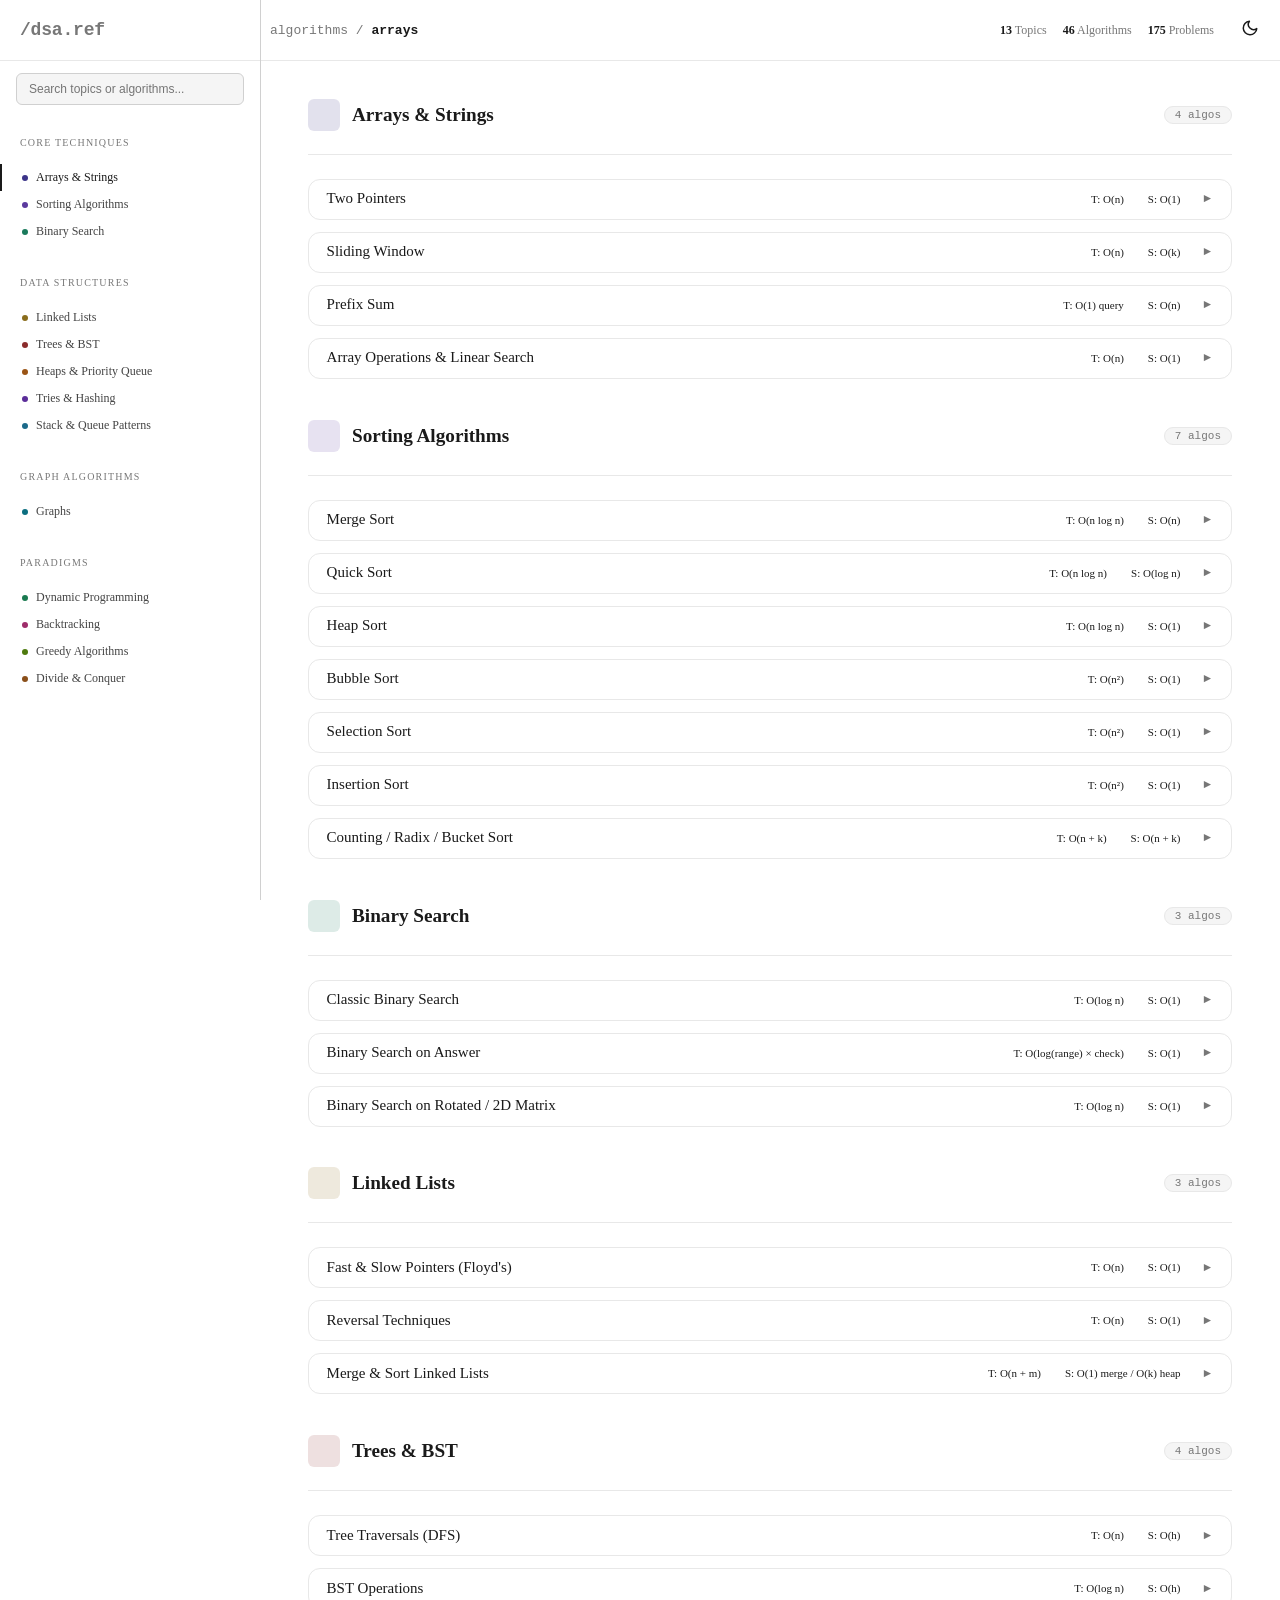
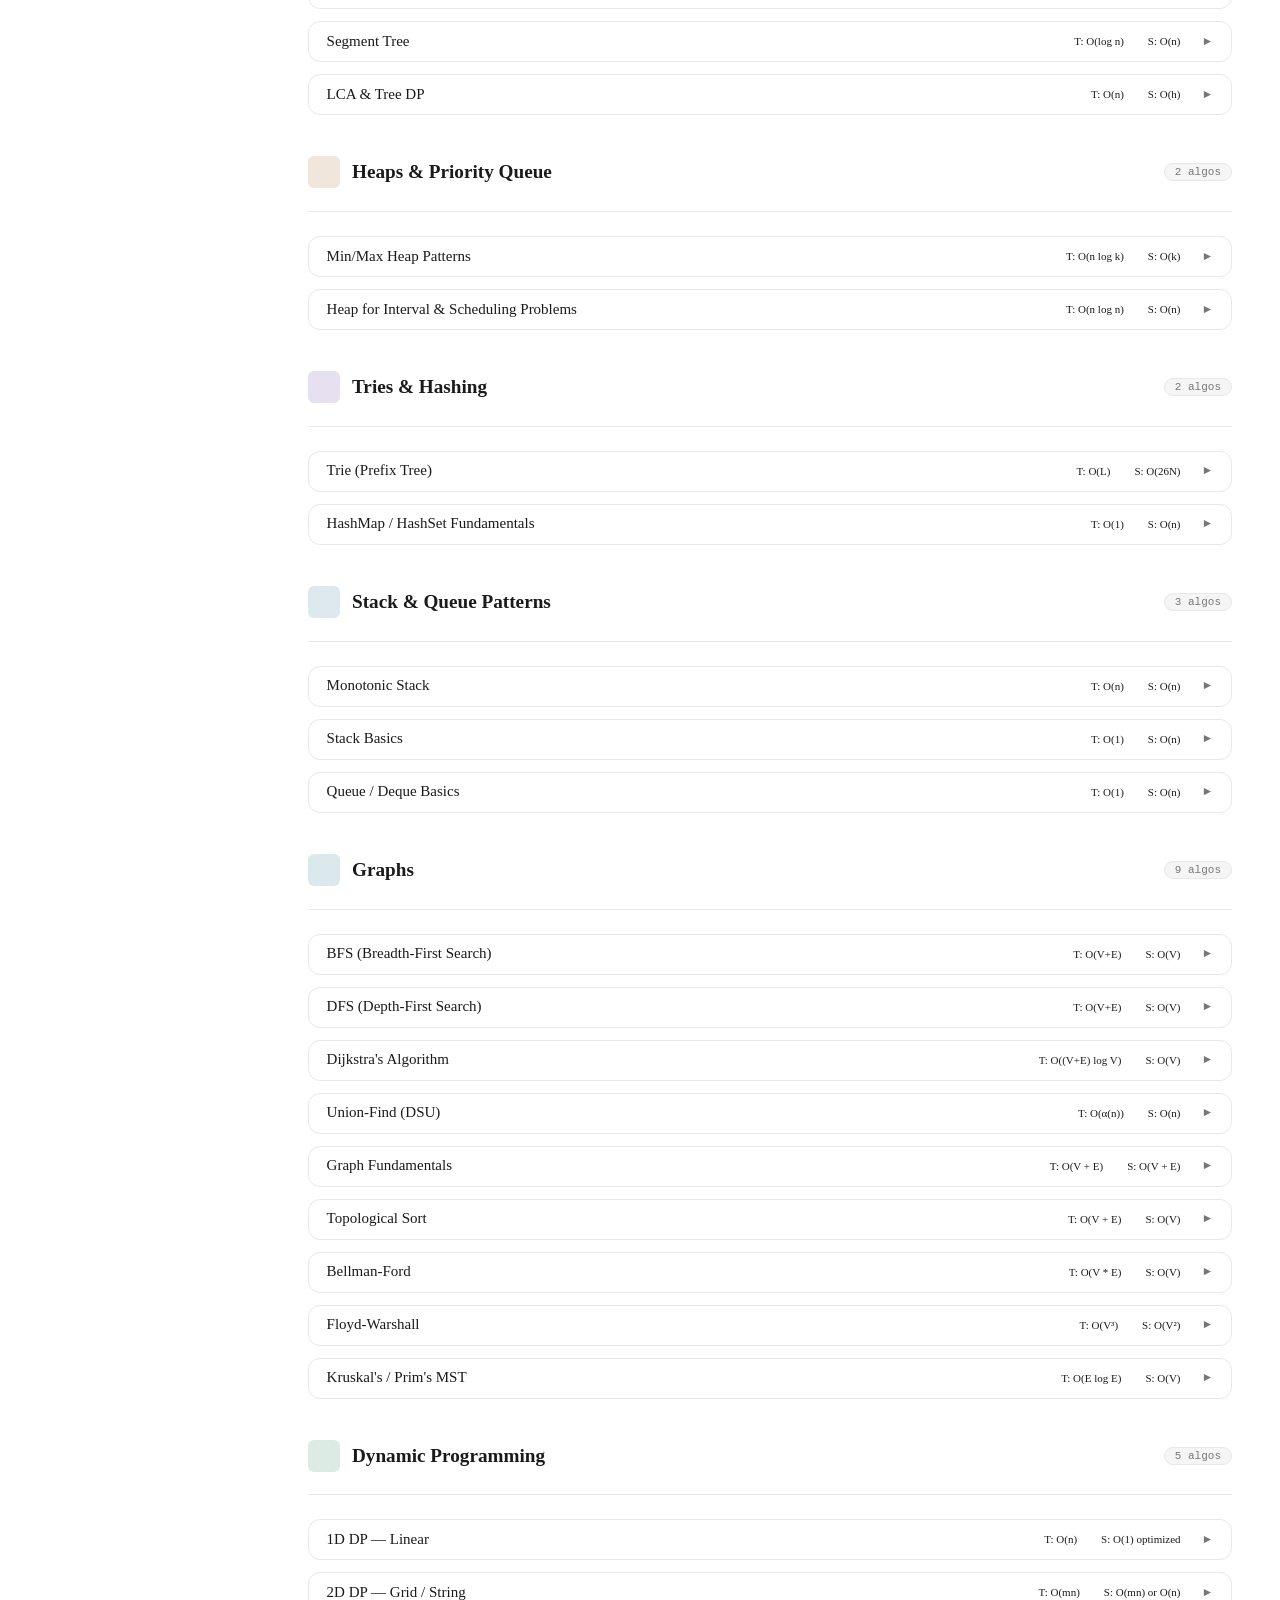
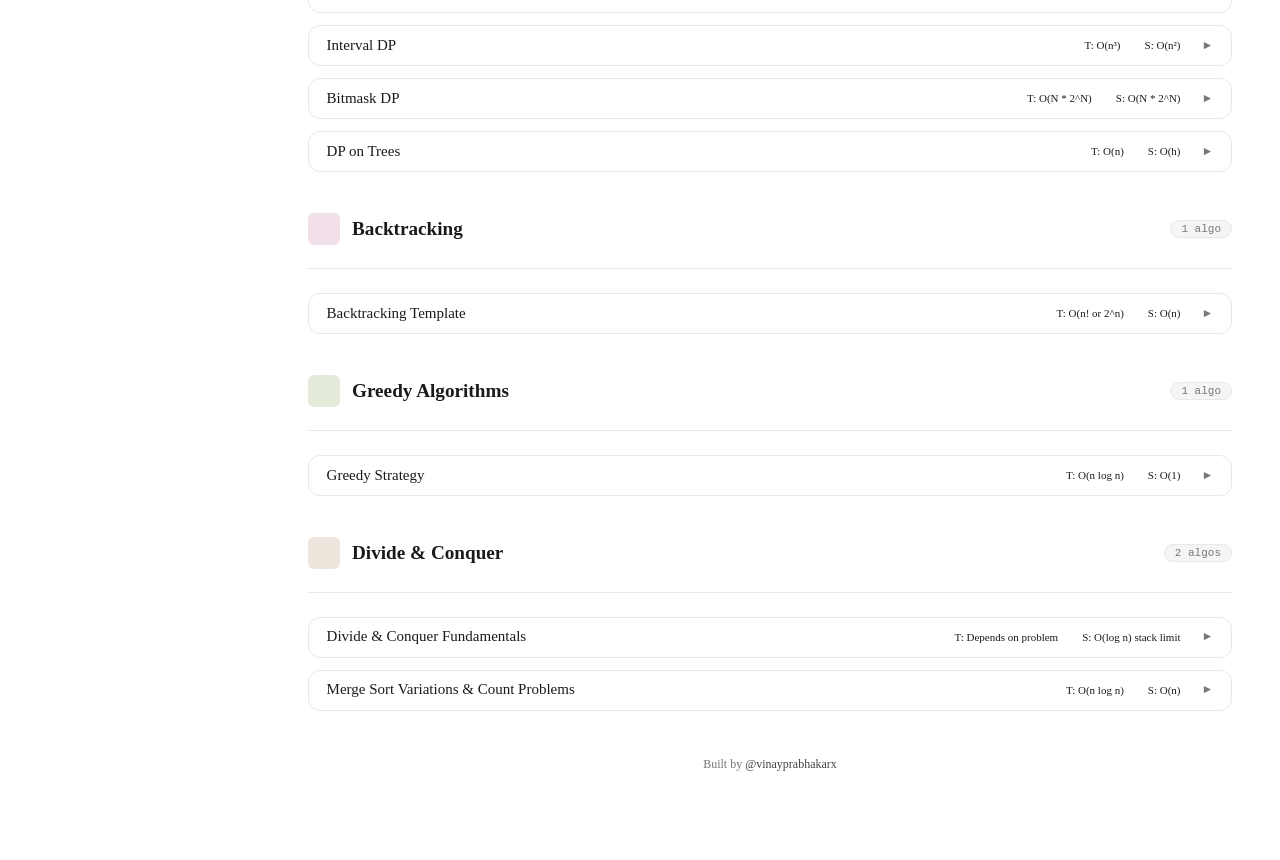
==== commit 51af2280: "feat: add SVG site logo and favicon support to pages" ====
--- a/algorithms.html
+++ b/algorithms.html
@@ -6,7 +6,8 @@
   <meta name="viewport" content="width=device-width, initial-scale=1.0" />
   <meta name="description"
     content="Complete DSA documentation with algorithms, time complexities, Java implementations, and curated LeetCode practice problems." />
-  <title>Algorithms — Complete DSA Reference</title>
+  <title>Algorithms</title>
+  <link rel="icon" type="image/svg+xml" href="logo.svg" />
   <link rel="stylesheet" href="styles.css" />
   <script>
     /* Prevent flash of wrong theme on load */
--- a/styles.css
+++ b/styles.css
@@ -443,7 +443,6 @@
   border: 0.5px solid var(--color-border-tertiary);
   border-radius: var(--radius-lg);
   padding: 0;
-  /* padding moved to children for compact collapsed state */
   cursor: pointer;
   touch-action: manipulation;
   transition: border-color var(--transition-normal);
@@ -560,7 +559,6 @@
 
 .ds-card-inner {
   padding: 0 1.1rem 1.1rem;
-  /* left/right/bottom padding for the body content */
 }
 
 .ds-section-label,
@@ -1040,22 +1038,18 @@
 
 .algo-card-head {
   display: flex;
-  justify-content: center;
   align-items: center;
   gap: var(--space-xl);
-  padding: var(--space-xl) 1.1rem;
-  /* increased padding to prevent "sticking" */
+  padding: var(--space-lg) 1.1rem;
   cursor: pointer;
   user-select: none;
-  position: relative;
 }
 
 .algo-card-name {
   font-size: var(--font-size-lg);
   font-weight: var(--font-weight-medium);
   color: var(--color-text-primary);
-  flex: none;
-  /* remove flex: 1 for centered grouping */
+  flex: 1;
   margin: 0;
 }
 
@@ -1077,8 +1071,6 @@
   font-size: var(--font-size-sm);
   color: var(--color-text-tertiary);
   transition: transform var(--transition-slow);
-  position: absolute;
-  right: 1.1rem;
 }
 
 .algo-card.algo-open .algo-chevron {
@@ -1110,10 +1102,6 @@
   overflow: hidden;
   min-height: 0;
   padding: 0 1.1rem;
-  display: flex;
-  flex-direction: column;
-  align-items: center;
-  /* center the internal content */
   transition: padding 0.3s cubic-bezier(0.4, 0, 0.2, 1);
 }
 
